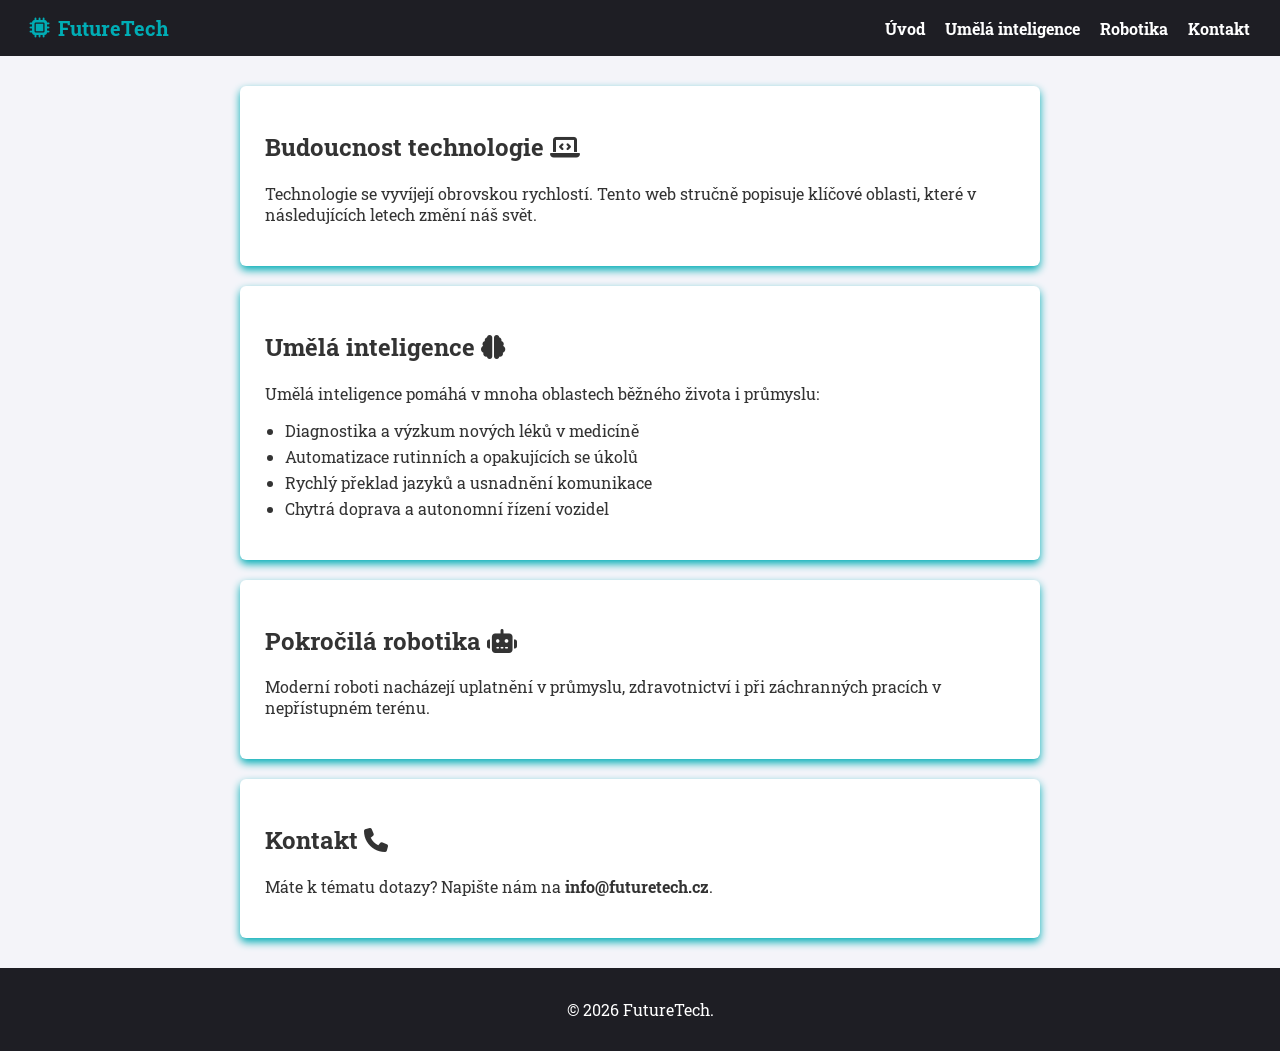
==== index.html @ 44c199cb "aktualizace webu" ====
<!DOCTYPE html>
<html lang="cs">
<head>
    <meta charset="UTF-8">
    <meta name="viewport" content="width=device-width, initial-scale=1.0">
    <title>Budoucnost technologie</title>
    <link rel="stylesheet" href="https://cdnjs.cloudflare.com/ajax/libs/font-awesome/6.5.1/css/all.min.css">
    <link rel="stylesheet" href="styly.css">
</head>
<body>

    <header>
        <nav id="navbar">
            <div class="logo">
                <i class="fa-solid fa-microchip"></i> FutureTech
            </div>

            <input type="checkbox" id="menu-check">
            <label for="menu-check" class="hamburger">☰</label>

            <ul id="nav-menu">
                <li><a href="#uvod">Úvod</a></li>
                <li><a href="#ai">Umělá inteligence</a></li>
                <li><a href="#robotika">Robotika</a></li>
                <li><a href="#kontakt">Kontakt</a></li>
            </ul>
        </nav>
    </header>

    <main class="obsah">
        <section id="uvod">
            <h1>Budoucnost technologie <i class="fa-solid fa-laptop-code"></i></h1>
            <p>Technologie se vyvíjejí obrovskou rychlostí. Tento web stručně popisuje klíčové oblasti, které v následujících letech změní náš svět.</p>
        </section>

        <section id="ai">
            <h2>Umělá inteligence <i class="fa-solid fa-brain"></i></h2>
            <p>Umělá inteligence pomáhá v mnoha oblastech běžného života i průmyslu:</p>
            <ul>
                <li>Diagnostika a výzkum nových léků v medicíně</li>
                <li>Automatizace rutinních a opakujících se úkolů</li>
                <li>Rychlý překlad jazyků a usnadnění komunikace</li>
                <li>Chytrá doprava a autonomní řízení vozidel</li>
            </ul>
        </section>

        <section id="robotika">
            <h2>Pokročilá robotika <i class="fa-solid fa-robot"></i></h2>
            <p>Moderní roboti nacházejí uplatnění v průmyslu, zdravotnictví i při záchranných pracích v nepřístupném terénu.</p>
        </section>

        <section id="kontakt">
            <h2>Kontakt <i class="fa-duotone fa-solid fa-phone"></i></h2>
            <p>Máte k tématu dotazy? Napište nám na <strong>info@futuretech.cz</strong>.</p>
        </section>
    </main>

    <footer>
        <p>&copy; 2026 FutureTech.</p>
    </footer>

</body>
</html>
---- styly.css ----
@import url('https://fonts.googleapis.com/css2?family=Roboto+Slab:wght@100..900&display=swap');

body {
    font-family: "Roboto Slab", serif;
    margin: 0;
    padding: 0;
    background-color: #f4f4f9;
    color: #333;
}

header {
    background-color: #1e1e24;
    position: sticky;
    top: 0;
}

#navbar {
    display: flex;
    justify-content: space-between;
    align-items: center;
    padding: 15px 30px;
    position: relative;
}

.logo {
    color: #00adb5;
    font-size: 20px;
    font-weight: bold;
    display: flex;
    align-items: center;
    gap: 8px;
}

#menu-check {
    display: none;
}

.hamburger {
    display: none;
}

#navbar ul {
    display: flex;
    list-style: none;
    gap: 20px;
    margin: 0;
    padding: 0;
}

#navbar a {
    color: white;
    text-decoration: none;
    font-weight: bold;
}

#navbar a:hover {
    color: #00adb5;
}

@media (max-width: 650px) { /* Mobile styles */
    .hamburger {
        display: block;
        font-size: 26px;
        color: white;
        cursor: pointer;
    }

    #navbar ul {
        display: none;
        flex-direction: column;
        position: absolute;
        top: 100%;
        left: 0;
        width: 100%;
        background-color: #1e1e24;
        padding: 15px 0;
        text-align: center;
        gap: 15px;
    }

    #menu-check:checked ~ #nav-menu { /* Show menu when checkbox is checked */
        display: flex;
    }
}

.obsah {
    max-width: 800px;
    margin: 30px auto;
    padding: 0 20px;
}

section {
    background-color: white;
    padding: 25px;
    margin-bottom: 20px;
    border-radius: 6px;
}

.obsah ul {
    margin-top: 10px;
    padding-left: 20px;
}

.obsah li {
    margin-bottom: 5px;
}

footer {
    text-align: center;
    padding: 15px;
    background-color: #1e1e24;
    color: white;
}

section{
    box-shadow: 0 4px 8px #00adb5;
}
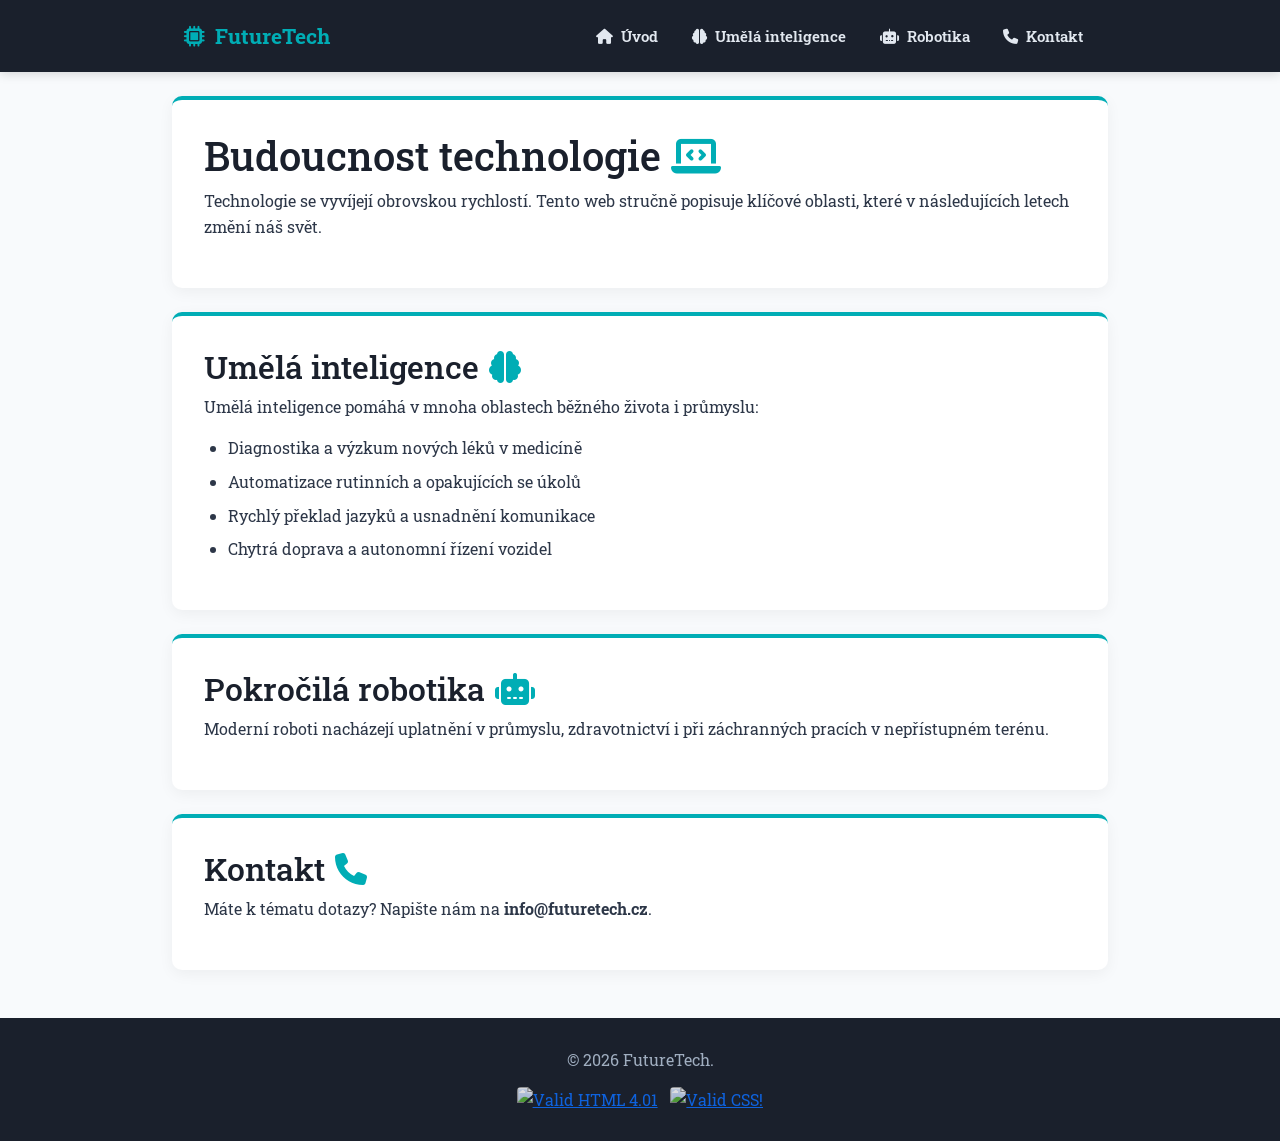
==== commit 561fe8d8: "update" ====
--- a/index.html
+++ b/index.html
@@ -4,7 +4,14 @@
     <meta charset="UTF-8">
     <meta name="viewport" content="width=device-width, initial-scale=1.0">
     <title>Budoucnost technologie</title>
+
+    
+    <link href="https://cdn.jsdelivr.net/npm/bootstrap@5.3.3/dist/css/bootstrap.min.css" rel="stylesheet">
+    
+    
     <link rel="stylesheet" href="https://cdnjs.cloudflare.com/ajax/libs/font-awesome/6.5.1/css/all.min.css">
+    
+    
     <link rel="stylesheet" href="styly.css">
 </head>
 <body>
@@ -15,48 +22,92 @@
                 <i class="fa-solid fa-microchip"></i> FutureTech
             </div>
 
-            <input type="checkbox" id="menu-check">
-            <label for="menu-check" class="hamburger">☰</label>
-
             <ul id="nav-menu">
-                <li><a href="#uvod">Úvod</a></li>
-                <li><a href="#ai">Umělá inteligence</a></li>
-                <li><a href="#robotika">Robotika</a></li>
-                <li><a href="#kontakt">Kontakt</a></li>
+                <li>
+                    <a href="#uvod">
+                        <i class="fa-solid fa-house"></i>
+                        <span class="link-text">Úvod</span>
+                    </a>
+                </li>
+                <li>
+                    <a href="#ai">
+                        <i class="fa-solid fa-brain"></i>
+                        <span class="link-text">Umělá inteligence</span>
+                    </a>
+                </li>
+                <li>
+                    <a href="#robotika">
+                        <i class="fa-solid fa-robot"></i>
+                        <span class="link-text">Robotika</span>
+                    </a>
+                </li>
+                <li>
+                    <a href="#kontakt">
+                        <i class="fa-solid fa-phone"></i>
+                        <span class="link-text">Kontakt</span>
+                    </a>
+                </li>
             </ul>
         </nav>
     </header>
 
-    <main class="obsah">
-        <section id="uvod">
-            <h1>Budoucnost technologie <i class="fa-solid fa-laptop-code"></i></h1>
-            <p>Technologie se vyvíjejí obrovskou rychlostí. Tento web stručně popisuje klíčové oblasti, které v následujících letech změní náš svět.</p>
-        </section>
+   
+    <main class="obsah container my-4">
+        <div class="row g-4">
 
-        <section id="ai">
-            <h2>Umělá inteligence <i class="fa-solid fa-brain"></i></h2>
-            <p>Umělá inteligence pomáhá v mnoha oblastech běžného života i průmyslu:</p>
-            <ul>
-                <li>Diagnostika a výzkum nových léků v medicíně</li>
-                <li>Automatizace rutinních a opakujících se úkolů</li>
-                <li>Rychlý překlad jazyků a usnadnění komunikace</li>
-                <li>Chytrá doprava a autonomní řízení vozidel</li>
-            </ul>
-        </section>
+            
+            <div class="col-12 col-md-6 col-lg-12">
+                <section id="uvod" class="h-100">
+                    <h1>Budoucnost technologie <i class="fa-solid fa-laptop-code"></i></h1>
+                    <p>Technologie se vyvíjejí obrovskou rychlostí. Tento web stručně popisuje klíčové oblasti, které v následujících letech změní náš svět.</p>
+                </section>
+            </div>
 
-        <section id="robotika">
-            <h2>Pokročilá robotika <i class="fa-solid fa-robot"></i></h2>
-            <p>Moderní roboti nacházejí uplatnění v průmyslu, zdravotnictví i při záchranných pracích v nepřístupném terénu.</p>
-        </section>
+            
+            <div class="col-12 col-md-6 col-lg-12">
+                <section id="ai" class="h-100">
+                    <h2>Umělá inteligence <i class="fa-solid fa-brain"></i></h2>
+                    <p>Umělá inteligence pomáhá v mnoha oblastech běžného života i průmyslu:</p>
+                    <ul>
+                        <li>Diagnostika a výzkum nových léků v medicíně</li>
+                        <li>Automatizace rutinních a opakujících se úkolů</li>
+                        <li>Rychlý překlad jazyků a usnadnění komunikace</li>
+                        <li>Chytrá doprava a autonomní řízení vozidel</li>
+                    </ul>
+                </section>
+            </div>
 
-        <section id="kontakt">
-            <h2>Kontakt <i class="fa-duotone fa-solid fa-phone"></i></h2>
-            <p>Máte k tématu dotazy? Napište nám na <strong>info@futuretech.cz</strong>.</p>
-        </section>
+            
+            <div class="col-12 col-md-6 col-lg-12">
+                <section id="robotika" class="h-100">
+                    <h2>Pokročilá robotika <i class="fa-solid fa-robot"></i></h2>
+                    <p>Moderní roboti nacházejí uplatnění v průmyslu, zdravotnictví i při záchranných pracích v nepřístupném terénu.</p>
+                </section>
+            </div>
+
+            
+            <div class="col-12 col-md-6 col-lg-12">
+                <section id="kontakt" class="h-100">
+                    <h2>Kontakt <i class="fa-solid fa-phone"></i></h2>
+                    <p>Máte k tématu dotazy? Napište nám na <strong>info@futuretech.cz</strong>.</p>
+                </section>
+            </div>
+
+        </div>
     </main>
 
     <footer>
         <p>&copy; 2026 FutureTech.</p>
+        
+        <!-- W3C Validační ikony -->
+        <div class="w3c-validation">
+            <a href="https://validator.w3.org/check?uri=referer" target="_blank">
+                <img src="https://www.w3.org/Icons/valid-html401" alt="Valid HTML 4.01" width="88" height="31">
+            </a>
+            <a href="https://jigsaw.w3.org/css-validator/check/referer" target="_blank">
+                <img src="https://jigsaw.w3.org/css-validator/images/vcss" alt="Valid CSS!" width="88" height="31">
+            </a>
+        </div>
     </footer>
 
 </body>
--- a/styly.css
+++ b/styly.css
@@ -1,117 +1,147 @@
-@import url('https://fonts.googleapis.com/css2?family=Roboto+Slab:wght@100..900&display=swap');
+@import url('https://fonts.googleapis.com/css2?family=Roboto+Slab:wght@400;600;700&display=swap');
 
 body {
     font-family: "Roboto Slab", serif;
     margin: 0;
     padding: 0;
-    background-color: #f4f4f9;
-    color: #333;
+    background-color: #f8fafc;
+    color: #2d3748;
+    line-height: 1.6;
 }
 
 header {
-    background-color: #1e1e24;
+    background-color: #1a202c;
     position: sticky;
     top: 0;
+    z-index: 100;
+    box-shadow: 0 0.125rem 0.625rem rgba(0, 0, 0, 0.15);
 }
 
 #navbar {
+    max-width: 60rem;
+    margin: 0 auto;
     display: flex;
     justify-content: space-between;
     align-items: center;
-    padding: 15px 30px;
-    position: relative;
+    padding: 1rem 1.5rem;
 }
 
 .logo {
     color: #00adb5;
-    font-size: 20px;
-    font-weight: bold;
+    font-size: 1.3rem;
+    font-weight: 700;
     display: flex;
     align-items: center;
-    gap: 8px;
-}
-
-#menu-check {
-    display: none;
-}
-
-.hamburger {
-    display: none;
+    gap: 0.6rem;
 }
 
 #navbar ul {
     display: flex;
     list-style: none;
-    gap: 20px;
+    gap: 0.5rem;
     margin: 0;
     padding: 0;
 }
 
 #navbar a {
-    color: white;
+    color: #e2e8f0;
     text-decoration: none;
-    font-weight: bold;
+    font-weight: 600;
+    font-size: 0.95rem;
+    display: flex;
+    align-items: center;
+    gap: 0.5rem;
+    padding: 0.5rem 0.8rem;
+    border-radius: 0.375rem;
+    transition: all 0.2s ease-in-out;
 }
 
 #navbar a:hover {
-    color: #00adb5;
+    color: #ffffff;
+    background-color: rgba(0, 173, 181, 0.2);
 }
 
-@media (max-width: 650px) { /* Mobile styles */
-    .hamburger {
-        display: block;
-        font-size: 26px;
-        color: white;
-        cursor: pointer;
+/* Mobilní zobrazení*/
+@media (max-width: 650px) {
+    #navbar {
+        padding: 0.8rem 1rem;
     }
 
-    #navbar ul {
-        display: none;
-        flex-direction: column;
-        position: absolute;
-        top: 100%;
-        left: 0;
-        width: 100%;
-        background-color: #1e1e24;
-        padding: 15px 0;
-        text-align: center;
-        gap: 15px;
+    #navbar a {
+        font-size: 1.2rem;
+        padding: 0.5rem;
     }
 
-    #menu-check:checked ~ #nav-menu { /* Show menu when checkbox is checked */
-        display: flex;
+    .link-text {
+        display: none;
     }
 }
 
 .obsah {
-    max-width: 800px;
-    margin: 30px auto;
-    padding: 0 20px;
+    max-width: 60rem;
 }
 
 section {
-    background-color: white;
-    padding: 25px;
-    margin-bottom: 20px;
-    border-radius: 6px;
+    background-color: #ffffff;
+    padding: 2rem;
+    border-radius: 0.625rem;
+    border-top: 0.25rem solid #00adb5;
+    box-shadow: 0 0.25rem 0.9375rem rgba(0, 0, 0, 0.05);
+    transition: transform 0.2s ease;
+}
+
+section:hover {
+    transform: translateY(-0.125rem);
+}
+
+h1, h2 {
+    color: #1a202c;
+    margin-top: 0;
+    display: flex;
+    align-items: center;
+    gap: 0.6rem;
+}
+
+h1 i, h2 i {
+    color: #00adb5;
 }
 
 .obsah ul {
-    margin-top: 10px;
-    padding-left: 20px;
+    margin-top: 0.8rem;
+    padding-left: 1.5rem;
 }
 
 .obsah li {
-    margin-bottom: 5px;
+    margin-bottom: 0.5rem;
 }
 
 footer {
     text-align: center;
-    padding: 15px;
-    background-color: #1e1e24;
-    color: white;
+    padding: 1.8rem 1rem;
+    background-color: #1a202c;
+    color: #a0aec0;
+    margin-top: 3rem;
 }
 
-section{
-    box-shadow: 0 4px 8px #00adb5;
+footer p {
+    margin: 0 0 0.8rem 0;
+}
+
+/* Validační ikony W3C */
+.w3c-validation {
+    display: flex;
+    justify-content: center;
+    align-items: center;
+    gap: 0.8rem;
+}
+
+.w3c-validation img {
+    border: 0;
+    border-radius: 0.25rem;
+    opacity: 0.85; /*průhlednost ikony*/
+    transition: opacity 0.2s ease;
+}
+
+.w3c-validation img:hover {
+    opacity: 1;
 }
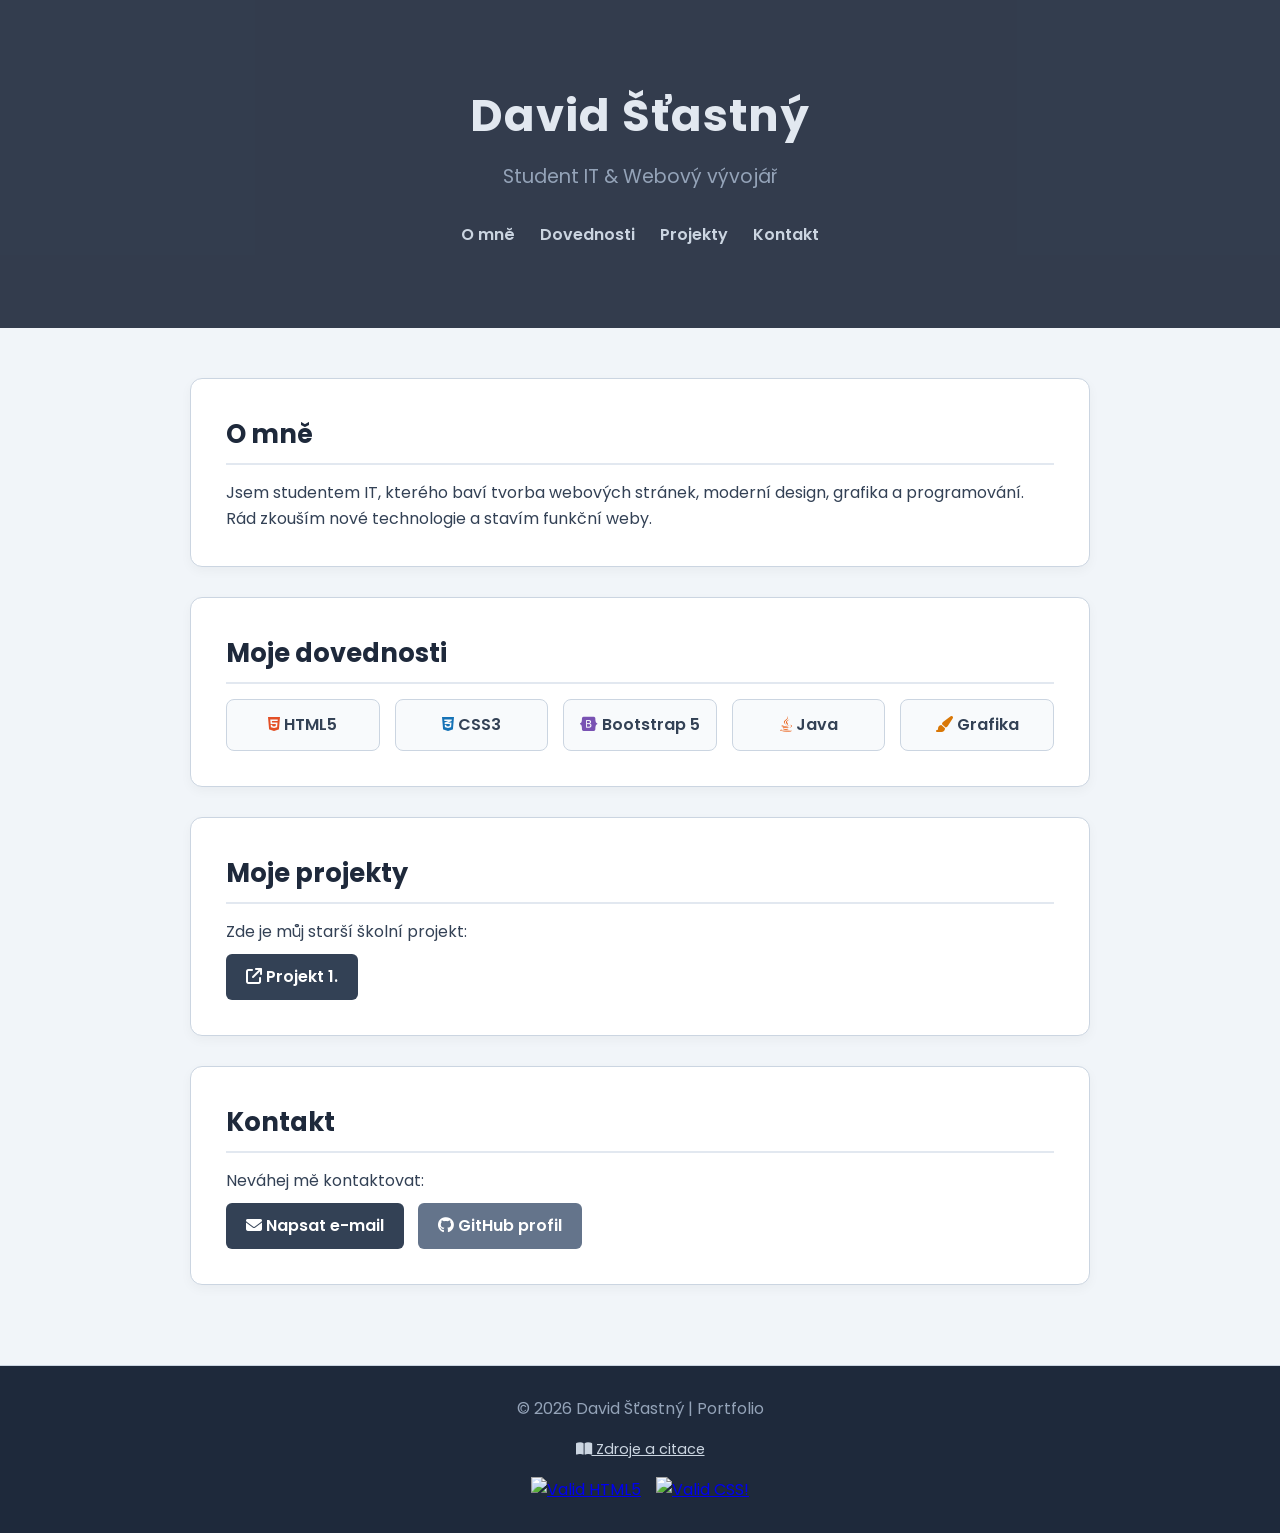
==== commit a197b33b: "Hotove portfolio, stranka se zdroji a ikony" ====
--- a/index.html
+++ b/index.html
@@ -3,110 +3,80 @@
 <head>
     <meta charset="UTF-8">
     <meta name="viewport" content="width=device-width, initial-scale=1.0">
-    <title>Budoucnost technologie</title>
-
-    
-    <link href="https://cdn.jsdelivr.net/npm/bootstrap@5.3.3/dist/css/bootstrap.min.css" rel="stylesheet">
-    
-    
-    <link rel="stylesheet" href="https://cdnjs.cloudflare.com/ajax/libs/font-awesome/6.5.1/css/all.min.css">
-    
-    
+    <title>Portfolio</title>
     <link rel="stylesheet" href="styly.css">
+    <link href="https://fonts.googleapis.com/css2?family=Poppins:wght@300;400;600;700&display=swap" rel="stylesheet">
+    <link rel="stylesheet" href="https://cdnjs.cloudflare.com/ajax/libs/font-awesome/6.4.0/css/all.min.css">
 </head>
 <body>
 
-    <header>
-        <nav id="navbar">
-            <div class="logo">
-                <i class="fa-solid fa-microchip"></i> FutureTech
+    <header class="hero">
+        <div class="hero-overlay">
+            <div class="container">
+                <h1>David Šťastný</h1>
+                <p class="subtitle">Student IT & Webový vývojář</p>
+                <nav class="nav-links">
+                    <a href="#omne">O mně</a>
+                    <a href="#dovednosti">Dovednosti</a>
+                    <a href="#projekty">Projekty</a>
+                    <a href="#kontakt">Kontakt</a>
+                </nav>
             </div>
-
-            <ul id="nav-menu">
-                <li>
-                    <a href="#uvod">
-                        <i class="fa-solid fa-house"></i>
-                        <span class="link-text">Úvod</span>
-                    </a>
-                </li>
-                <li>
-                    <a href="#ai">
-                        <i class="fa-solid fa-brain"></i>
-                        <span class="link-text">Umělá inteligence</span>
-                    </a>
-                </li>
-                <li>
-                    <a href="#robotika">
-                        <i class="fa-solid fa-robot"></i>
-                        <span class="link-text">Robotika</span>
-                    </a>
-                </li>
-                <li>
-                    <a href="#kontakt">
-                        <i class="fa-solid fa-phone"></i>
-                        <span class="link-text">Kontakt</span>
-                    </a>
-                </li>
-            </ul>
-        </nav>
+        </div>
     </header>
 
-   
-    <main class="obsah container my-4">
-        <div class="row g-4">
+    
+    <main class="container main-content">
+        
+        <section id="omne" class="card">
+            <h2>O mně</h2>
+            <p>Jsem studentem IT, kterého baví tvorba webových stránek, moderní design, grafika a programování. Rád zkouším nové technologie a stavím funkční weby.</p>
+        </section>
 
-            
-            <div class="col-12 col-md-6 col-lg-12">
-                <section id="uvod" class="h-100">
-                    <h1>Budoucnost technologie <i class="fa-solid fa-laptop-code"></i></h1>
-                    <p>Technologie se vyvíjejí obrovskou rychlostí. Tento web stručně popisuje klíčové oblasti, které v následujících letech změní náš svět.</p>
-                </section>
+        <section id="dovednosti" class="card">
+            <h2>Moje dovednosti</h2>
+            <div class="skills-grid">
+                <div class="skill-item"><i class="fa-brands fa-html5" style="color: #e34f26;"></i> HTML5</div>
+                <div class="skill-item"><i class="fa-brands fa-css3-alt" style="color: #1572b6;"></i> CSS3</div>
+                <div class="skill-item"><i class="fa-brands fa-bootstrap" style="color: #7952b3;"></i> Bootstrap 5</div>
+                <div class="skill-item"><i class="fa-brands fa-java" style="color: #ea580c;"></i> Java</div>
+                <div class="skill-item"><i class="fa-solid fa-paintbrush" style="color: #d97706;"></i> Grafika</div>
             </div>
+        </section>
 
-            
-            <div class="col-12 col-md-6 col-lg-12">
-                <section id="ai" class="h-100">
-                    <h2>Umělá inteligence <i class="fa-solid fa-brain"></i></h2>
-                    <p>Umělá inteligence pomáhá v mnoha oblastech běžného života i průmyslu:</p>
-                    <ul>
-                        <li>Diagnostika a výzkum nových léků v medicíně</li>
-                        <li>Automatizace rutinních a opakujících se úkolů</li>
-                        <li>Rychlý překlad jazyků a usnadnění komunikace</li>
-                        <li>Chytrá doprava a autonomní řízení vozidel</li>
-                    </ul>
-                </section>
+        <section id="projekty" class="card">
+            <h2>Moje projekty</h2>
+            <p>Zde je můj starší školní projekt:</p>
+            <div class="project-actions">
+                <a href="./html/index.html" class="btn" target="_blank"><i class="fa-solid fa-arrow-up-right-from-square"></i> Projekt 1.</a>
             </div>
+        </section>
 
-            
-            <div class="col-12 col-md-6 col-lg-12">
-                <section id="robotika" class="h-100">
-                    <h2>Pokročilá robotika <i class="fa-solid fa-robot"></i></h2>
-                    <p>Moderní roboti nacházejí uplatnění v průmyslu, zdravotnictví i při záchranných pracích v nepřístupném terénu.</p>
-                </section>
+        <section id="kontakt" class="card">
+            <h2>Kontakt</h2>
+            <p>Neváhej mě kontaktovat:</p>
+            <div class="contact-actions">
+                <a href="mailto:d24123@oa-opava.cz" class="btn"><i class="fa-solid fa-envelope"></i> Napsat e-mail</a>
+                <a href="https://github.com/DavidStastny-Dejv" class="btn btn-secondary" target="_blank"><i class="fa-brands fa-github"></i> GitHub profil</a>
             </div>
+        </section>
 
-            
-            <div class="col-12 col-md-6 col-lg-12">
-                <section id="kontakt" class="h-100">
-                    <h2>Kontakt <i class="fa-solid fa-phone"></i></h2>
-                    <p>Máte k tématu dotazy? Napište nám na <strong>info@futuretech.cz</strong>.</p>
-                </section>
-            </div>
-
-        </div>
     </main>
 
     <footer>
-        <p>&copy; 2026 FutureTech.</p>
-        
-        <!-- W3C Validační ikony -->
-        <div class="w3c-validation">
-            <a href="https://validator.w3.org/check?uri=referer" target="_blank">
-                <img src="https://www.w3.org/Icons/valid-html401" alt="Valid HTML 4.01" width="88" height="31">
-            </a>
-            <a href="https://jigsaw.w3.org/css-validator/check/referer" target="_blank">
-                <img src="https://jigsaw.w3.org/css-validator/images/vcss" alt="Valid CSS!" width="88" height="31">
-            </a>
+        <div class="container footer-content">
+            <p>&copy; 2026 David Šťastný | Portfolio</p>
+
+            <p><a href="zdroje.html" target="_blank" style="color: #cbd5e1; text-decoration: underline; font-size: 0.9rem;"><i class="fa-solid fa-book-open"></i> Zdroje a citace</a></p>
+
+            <div class="validation-icons">
+                <a href="https://validator.w3.org/" target="_blank">
+                    <img src="https://www.w3.org/Icons/valid-html401" alt="Valid HTML5" style="border:0;width:88px;height:31px">
+                </a>
+                <a href="https://jigsaw.w3.org/css-validator/" target="_blank">
+                    <img src="https://jigsaw.w3.org/css-validator/images/vcss" alt="Valid CSS!" style="border:0;width:88px;height:31px">
+                </a>
+            </div>
         </div>
     </footer>
 
--- a/styly.css
+++ b/styly.css
@@ -1,147 +1,146 @@
-@import url('https://fonts.googleapis.com/css2?family=Roboto+Slab:wght@400;600;700&display=swap');
+* {
+    margin: 0;
+    padding: 0;
+    box-sizing: border-box;
+}
 
 body {
-    font-family: "Roboto Slab", serif;
-    margin: 0;
-    padding: 0;
-    background-color: #f8fafc;
-    color: #2d3748;
+    font-family: 'Poppins', sans-serif;
+    background-color: #f1f5f9;
+    color: #334155;
     line-height: 1.6;
 }
 
-header {
-    background-color: #1a202c;
-    position: sticky;
-    top: 0;
-    z-index: 100;
-    box-shadow: 0 0.125rem 0.625rem rgba(0, 0, 0, 0.15);
+.container {
+    max-width: 900px;
+    margin: 0 auto;
+    padding: 0 20px;
 }
 
-#navbar {
-    max-width: 60rem;
-    margin: 0 auto;
-    display: flex;
-    justify-content: space-between;
-    align-items: center;
-    padding: 1rem 1.5rem;
+.hero {
+    background-image: url('https://images.unsplash.com/photo-1555066931-4365d14bab8c?auto=format&fit=crop&w=1200&q=80');
+    background-size: cover;
+    background-position: center;
+    position: relative;
+    color: white;
 }
 
-.logo {
-    color: #00adb5;
-    font-size: 1.3rem;
-    font-weight: 700;
-    display: flex;
-    align-items: center;
-    gap: 0.6rem;
+.hero-overlay {
+    background-color: rgba(30, 41, 59, 0.9);
+    padding: 80px 0; 
+    text-align: center;
 }
 
-#navbar ul {
-    display: flex;
-    list-style: none;
-    gap: 0.5rem;
-    margin: 0;
-    padding: 0;
+.hero h1 {
+    font-size: 2.8rem;
+    color: #e2e8f0;
+    margin-bottom: 10px;
+    letter-spacing: 1px;
 }
 
-#navbar a {
-    color: #e2e8f0;
+.subtitle {
+    font-size: 1.2rem;
+    color: #94a3b8; 
+    margin-bottom: 30px;
+}
+
+.nav-links {
+    display: flex;
+    justify-content: center;
+    gap: 25px;
+    flex-wrap: wrap;
+}
+
+.nav-links a {
+    color: #cbd5e1;
     text-decoration: none;
     font-weight: 600;
-    font-size: 0.95rem;
-    display: flex;
-    align-items: center;
-    gap: 0.5rem;
-    padding: 0.5rem 0.8rem;
-    border-radius: 0.375rem;
-    transition: all 0.2s ease-in-out;
+    transition: color 0.3s;
 }
 
-#navbar a:hover {
+.nav-links a:hover {
     color: #ffffff;
-    background-color: rgba(0, 173, 181, 0.2);
 }
 
-/* Mobilní zobrazení*/
-@media (max-width: 650px) {
-    #navbar {
-        padding: 0.8rem 1rem;
-    }
-
-    #navbar a {
-        font-size: 1.2rem;
-        padding: 0.5rem;
-    }
-
-    .link-text {
-        display: none;
-    }
+.main-content {
+    padding: 50px 0;
 }
 
-.obsah {
-    max-width: 60rem;
+.card {
+    background-color: #ffffff; 
+    border-radius: 12px;
+    padding: 35px;
+    margin-bottom: 30px;
+    box-shadow: 0 4px 12px rgba(0, 0, 0, 0.04);
+    border: 1px solid #cbd5e1; 
 }
 
-section {
-    background-color: #ffffff;
-    padding: 2rem;
-    border-radius: 0.625rem;
-    border-top: 0.25rem solid #00adb5;
-    box-shadow: 0 0.25rem 0.9375rem rgba(0, 0, 0, 0.05);
-    transition: transform 0.2s ease;
+.card h2 {
+    color: #1e293b; 
+    margin-bottom: 15px;
+    font-size: 1.6rem;
+    border-bottom: 2px solid #e2e8f0;
+    padding-bottom: 8px;
 }
 
-section:hover {
-    transform: translateY(-0.125rem);
+.skills-grid {
+    display: grid;
+    grid-template-columns: repeat(auto-fit, minmax(140px, 1fr));
+    gap: 15px;
+    margin-top: 15px;
 }
 
-h1, h2 {
-    color: #1a202c;
-    margin-top: 0;
-    display: flex;
-    align-items: center;
-    gap: 0.6rem;
+.skill-item {
+    background-color: #f8fafc;
+    padding: 12px;
+    text-align: center;
+    border-radius: 8px;
+    font-weight: 600;
+    border: 1px solid #cbd5e1;
+    color: #334155;
 }
 
-h1 i, h2 i {
-    color: #00adb5;
+.btn {
+    display: inline-block;
+    background-color: #334155; 
+    color: white;
+    padding: 10px 20px;
+    border-radius: 6px;
+    text-decoration: none;
+    font-weight: 600;
+    margin-top: 10px;
+    transition: background 0.3s;
 }
 
-.obsah ul {
-    margin-top: 0.8rem;
-    padding-left: 1.5rem;
+.btn:hover {
+    background-color: #1e293b;
 }
 
-.obsah li {
-    margin-bottom: 0.5rem;
+.btn-secondary {
+    background-color: #64748b; 
+    margin-left: 10px;
+}
+
+.btn-secondary:hover {
+    background-color: #475569;
 }
 
 footer {
+    background-color: #1e293b;
+    padding: 30px 0;
     text-align: center;
-    padding: 1.8rem 1rem;
-    background-color: #1a202c;
-    color: #a0aec0;
-    margin-top: 3rem;
+    color: #94a3b8;
+    border-top: 1px solid #cbd5e1;
 }
 
-footer p {
-    margin: 0 0 0.8rem 0;
+.footer-content {
+    display: flex;
+    flex-direction: column;
+    align-items: center;
+    gap: 15px;
 }
 
-/* Validační ikony W3C */
-.w3c-validation {
+.validation-icons {
     display: flex;
-    justify-content: center;
-    align-items: center;
-    gap: 0.8rem;
-}
-
-.w3c-validation img {
-    border: 0;
-    border-radius: 0.25rem;
-    opacity: 0.85; /*průhlednost ikony*/
-    transition: opacity 0.2s ease;
-}
-
-.w3c-validation img:hover {
-    opacity: 1;
+    gap: 15px;
 }
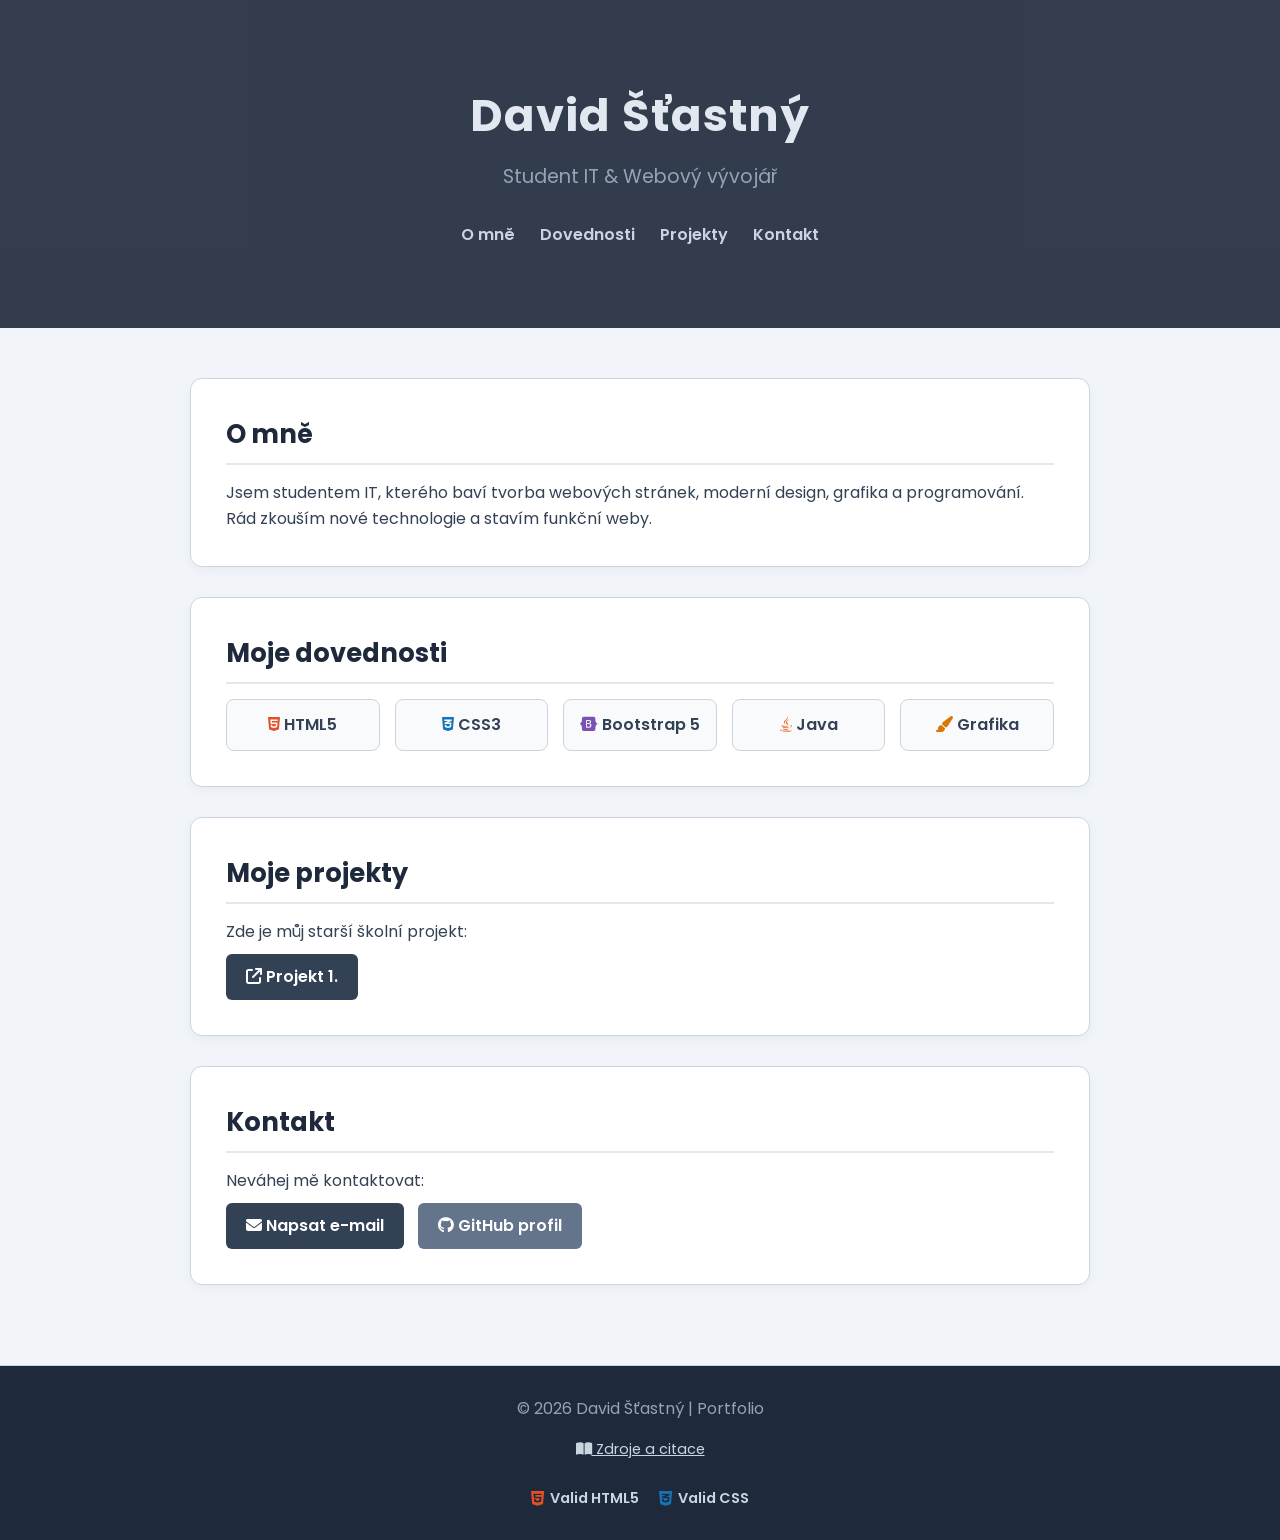
==== commit 1d137eef: "Oprava validace na ciste ikony" ====
--- a/index.html
+++ b/index.html
@@ -69,12 +69,12 @@
 
             <p><a href="zdroje.html" target="_blank" style="color: #cbd5e1; text-decoration: underline; font-size: 0.9rem;"><i class="fa-solid fa-book-open"></i> Zdroje a citace</a></p>
 
-            <div class="validation-icons">
-                <a href="https://validator.w3.org/" target="_blank">
-                    <img src="https://www.w3.org/Icons/valid-html401" alt="Valid HTML5" style="border:0;width:88px;height:31px">
+            <div class="validation-icons" style="display: flex; gap: 20px; align-items: center; justify-content: center; margin-top: 10px;">
+                <a href="https://validator.w3.org/nu/?doc=https://davidstastny-dejv.github.io/web-1/" target="_blank" style="color: #cbd5e1; text-decoration: none; font-weight: 600; display: inline-flex; align-items: center; gap: 6px; font-size: 0.9rem;">
+                    <i class="fa-brands fa-html5" style="color: #e34f26; font-size: 1.1rem;"></i> Valid HTML5
                 </a>
-                <a href="https://jigsaw.w3.org/css-validator/" target="_blank">
-                    <img src="https://jigsaw.w3.org/css-validator/images/vcss" alt="Valid CSS!" style="border:0;width:88px;height:31px">
+                <a href="https://jigsaw.w3.org/css-validator/validator?uri=https://davidstastny-dejv.github.io/web-1/styly.css" target="_blank" style="color: #cbd5e1; text-decoration: none; font-weight: 600; display: inline-flex; align-items: center; gap: 6px; font-size: 0.9rem;">
+                    <i class="fa-brands fa-css3-alt" style="color: #1572b6; font-size: 1.1rem;"></i> Valid CSS
                 </a>
             </div>
         </div>
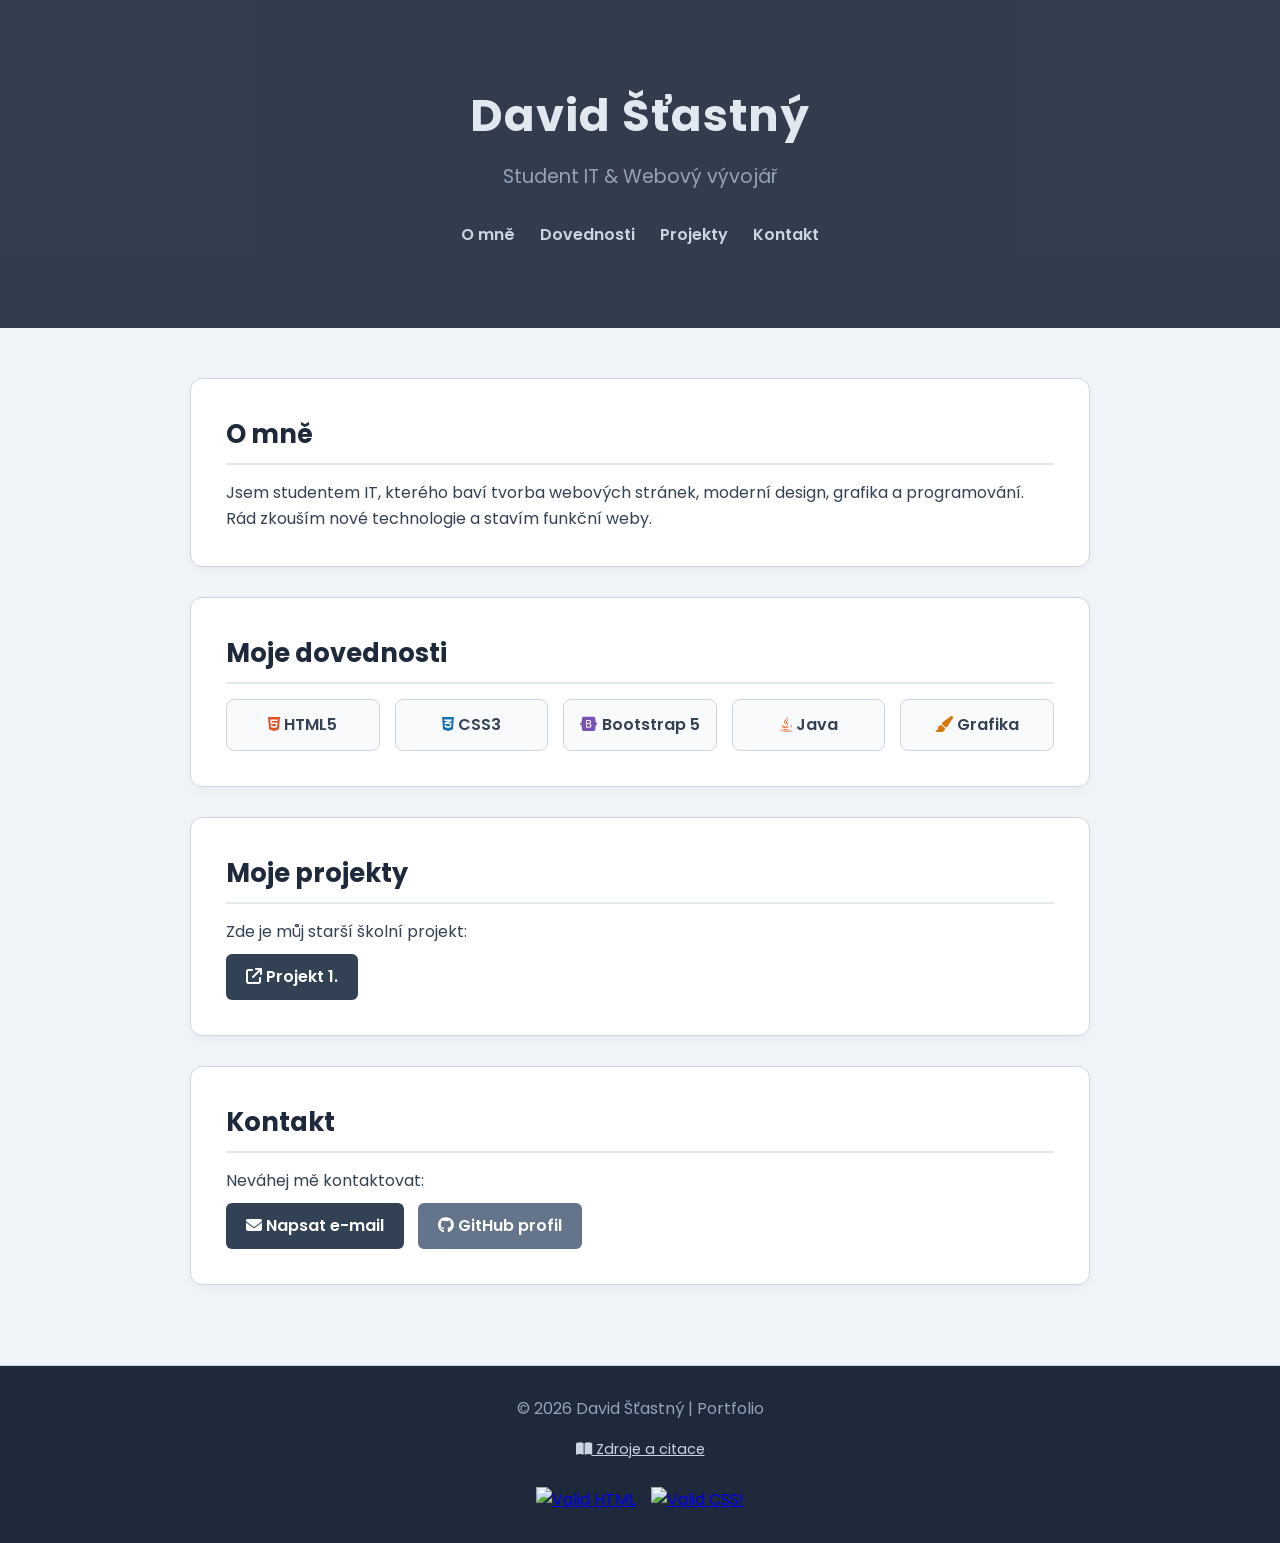
==== commit f4dddcc0: "Pridany oficialni W3C ikony s modrym zatrzitkem" ====
--- a/index.html
+++ b/index.html
@@ -68,13 +68,12 @@
             <p>&copy; 2026 David Šťastný | Portfolio</p>
 
             <p><a href="zdroje.html" target="_blank" style="color: #cbd5e1; text-decoration: underline; font-size: 0.9rem;"><i class="fa-solid fa-book-open"></i> Zdroje a citace</a></p>
-
-            <div class="validation-icons" style="display: flex; gap: 20px; align-items: center; justify-content: center; margin-top: 10px;">
-                <a href="https://validator.w3.org/nu/?doc=https://davidstastny-dejv.github.io/web-1/" target="_blank" style="color: #cbd5e1; text-decoration: none; font-weight: 600; display: inline-flex; align-items: center; gap: 6px; font-size: 0.9rem;">
-                    <i class="fa-brands fa-html5" style="color: #e34f26; font-size: 1.1rem;"></i> Valid HTML5
+            <div class="validation-icons" style="display: flex; gap: 15px; align-items: center; justify-content: center; margin-top: 10px;">
+                <a href="https://validator.w3.org/nu/?doc=https://davidstastny-dejv.github.io/web-1/" target="_blank">
+                    <img src="https://www.w3.org/Icons/valid-html401" alt="Valid HTML" style="border:0;width:88px;height:31px">
                 </a>
-                <a href="https://jigsaw.w3.org/css-validator/validator?uri=https://davidstastny-dejv.github.io/web-1/styly.css" target="_blank" style="color: #cbd5e1; text-decoration: none; font-weight: 600; display: inline-flex; align-items: center; gap: 6px; font-size: 0.9rem;">
-                    <i class="fa-brands fa-css3-alt" style="color: #1572b6; font-size: 1.1rem;"></i> Valid CSS
+                <a href="https://jigsaw.w3.org/css-validator/validator?uri=https://davidstastny-dejv.github.io/web-1/styly.css" target="_blank">
+                    <img src="https://jigsaw.w3.org/css-validator/images/vcss" alt="Valid CSS!" style="border:0;width:88px;height:31px">
                 </a>
             </div>
         </div>
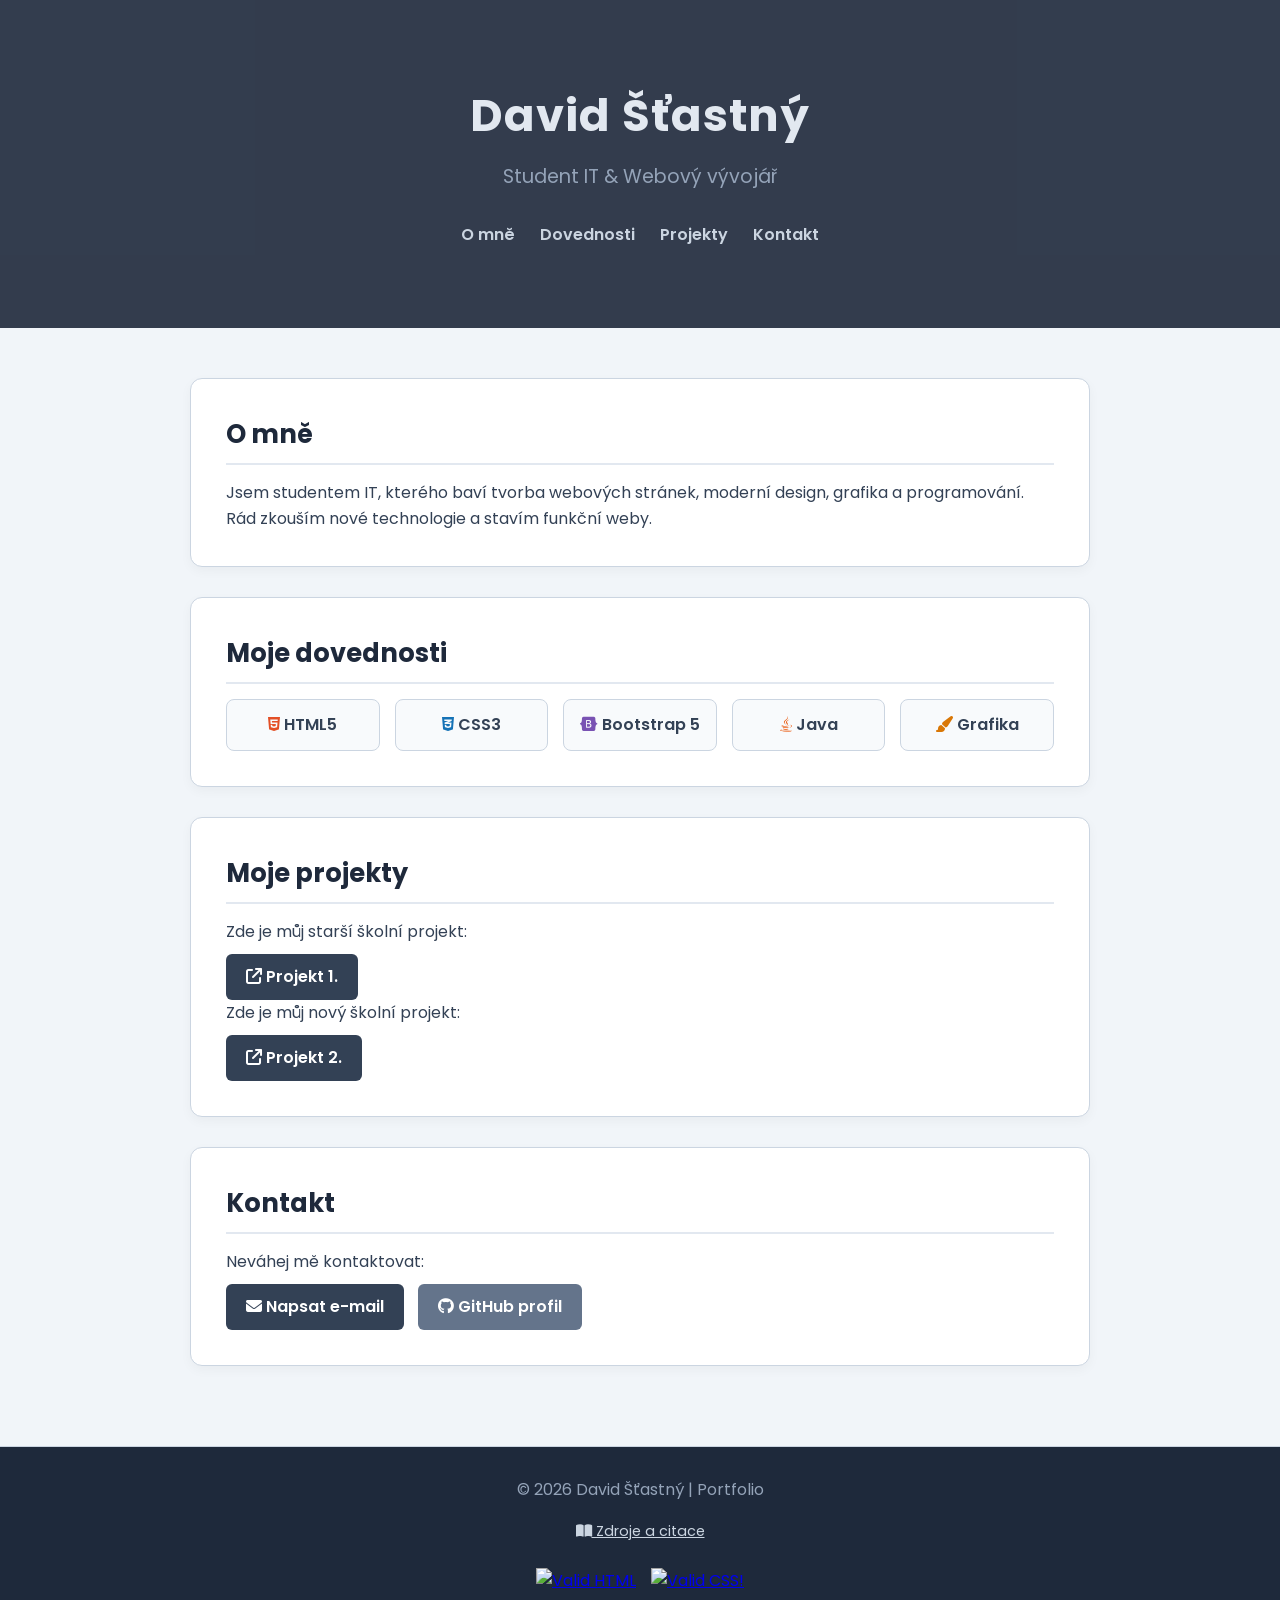
==== commit 98e09c0e: "Přidání projektu OneSinglePage Robotika" ====
--- a/index.html
+++ b/index.html
@@ -50,6 +50,10 @@
             <div class="project-actions">
                 <a href="./html/index.html" class="btn" target="_blank"><i class="fa-solid fa-arrow-up-right-from-square"></i> Projekt 1.</a>
             </div>
+            <p>Zde je můj nový školní projekt:</p>
+            <div class="project-actions">
+                <a href="./robotika/index.html" class="btn" target="_blank"><i class="fa-solid fa-arrow-up-right-from-square"></i> Projekt 2.</a>
+            </div>
         </section>
 
         <section id="kontakt" class="card">
